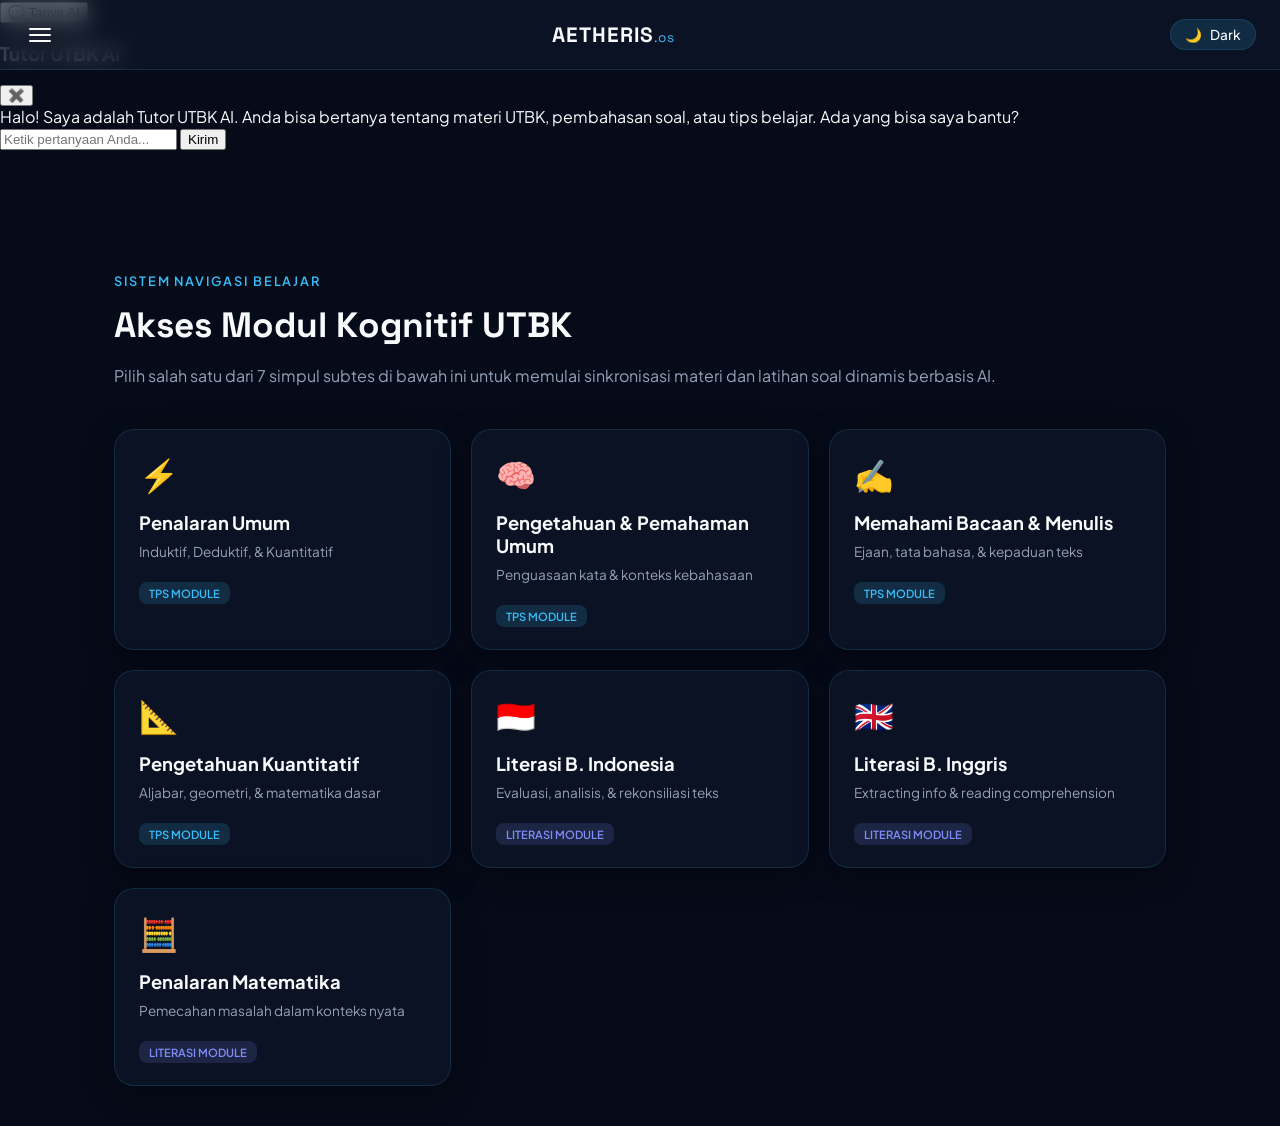
==== index.html @ 626a5df8 "Update index.html" ====
<!DOCTYPE html>
<html lang="id" data-theme="dark">
<head>
<meta charset="UTF-8">
<meta name="viewport" content="width=device-width, initial-scale=1.0">
<title>Aetheris: UTBK Learning System</title>
<link rel="preconnect" href="https://fonts.googleapis.com">
<link href="https://fonts.googleapis.com/css2?family=Plus+Jakarta+Sans:wght@400;500;600;700&family=Space+Grotesk:wght@500;700&display=swap" rel="stylesheet">
<link rel="stylesheet" href="style.css">
</head>

  <!-- Floating Chat Button -->
<button id="floating-chat-btn" class="floating-chat-btn">
  💬 Tanya AI
</button>

<!-- Chat Modal -->
<div id="chat-modal" class="chat-modal">
  <div class="chat-header">
    <h3>Tutor UTBK AI</h3>
    <button id="close-chat-btn" class="close-chat-btn">✖️</button>
  </div>
  <div id="chat-history" class="chat-history">
    <div class="chat-message ai-message">
      Halo! Saya adalah Tutor UTBK AI. Anda bisa bertanya tentang materi UTBK, pembahasan soal, atau tips belajar. Ada yang bisa saya bantu?
    </div>
  </div>
  <div class="chat-input-area">
    <input type="text" id="chat-input" class="chat-input" placeholder="Ketik pertanyaan Anda...">
    <button id="send-chat-btn" class="send-chat-btn">Kirim</button>
  </div>
</div>
  
<body>

  <header class="top-bar">
    <button id="menu-trigger" class="menu-btn" aria-label="Buka Menu">
      <div class="bar"></div>
      <div class="bar"></div>
      <div class="bar"></div>
    </button>
    <div class="brand-title" id="brand-home">AETHERIS<span>.os</span></div>
    
    <div class="theme-selector-wrapper">
      <button id="theme-current-btn" class="theme-current-btn" aria-label="Pilih Tema">
        <span class="theme-icon">🌙</span>
        <span class="theme-name">Dark</span>
      </button>
      <div id="theme-dropdown" class="theme-dropdown">
        <button class="theme-option" data-theme="dark"><span>🌙</span> Dark Mode</button>
        <button class="theme-option" data-theme="light"><span>☀️</span> Light Mode</button>
      </div>
    </div>
  </header>

  <aside id="sidebar" class="sidebar">
    <div class="sidebar-overlay" id="sidebar-overlay"></div>
    <div class="sidebar-content">
      <div class="profile-card">
        <div class="profile-avatar">U</div>
        <div class="profile-info">
          <h3>Siswa Taruna</h3>
          <p class="eyebrow">Level 11 &middot; UTBK 2027</p>
          <span class="badge-location">Pangkalan Kerinci</span>
        </div>
      </div>
      <div class="sidebar-section">
        <p class="section-label">Global Matrix</p>
        <div class="config-item"><span>Neural Engine Status</span><span class="status-indicator online">Ready</span></div>
        <div class="config-item"><span>Daily Focus Target</span><span class="status-value">45 Menit</span></div>
      </div>
      <nav class="sidebar-nav">
        <p class="section-label">Main Core</p>
        <button class="nav-link active" data-target="dashboard">🪐 Dashboard Core</button>
        <p class="section-label">Subtests Modules</p>
        <button class="nav-link" data-target="subtest-pu">⚡ Penalaran Umum (PU)</button>
        <button class="nav-link" data-target="subtest-ppu">🧠 Pengetahuan & Pemahaman (PPU)</button>
        <button class="nav-link" data-target="subtest-pbm">✍️ Memahami Bacaan & Menulis (PBM)</button>
        <button class="nav-link" data-target="subtest-pk">📐 Pengetahuan Kuantitatif (PK)</button>
        <button class="nav-link" data-target="subtest-indo">🇮🇩 Literasi B. Indonesia</button>
        <button class="nav-link" data-target="subtest-inggris">🇬🇧 Literasi B. Inggris</button>
        <button class="nav-link" data-target="subtest-pm">🧮 Penalaran Matematika (PM)</button>
      </nav>
    </div>
  </aside>

  <main class="main-matrix" id="main-content">
    <section id="view-dashboard" class="matrix-view active">
      <div class="welcome-banner">
        <p class="eyebrow-glow">Sistem Navigasi Belajar</p>
        <h1>Akses Modul Kognitif UTBK</h1>
        <p class="sub-text">Pilih salah satu dari 7 simpul subtes di bawah ini untuk memulai sinkronisasi materi dan latihan soal dinamis berbasis AI.</p>
      </div>
      <div class="node-grid">
        <div class="node-card" data-gate="subtest-pu"><div class="node-icon">⚡</div><h3>Penalaran Umum</h3><p>Induktif, Deduktif, & Kuantitatif</p><span class="node-tag tps">TPS Module</span></div>
        <div class="node-card" data-gate="subtest-ppu"><div class="node-icon">🧠</div><h3>Pengetahuan & Pemahaman Umum</h3><p>Penguasaan kata & konteks kebahasaan</p><span class="node-tag tps">TPS Module</span></div>
        <div class="node-card" data-gate="subtest-pbm"><div class="node-icon">✍️</div><h3>Memahami Bacaan & Menulis</h3><p>Ejaan, tata bahasa, & kepaduan teks</p><span class="node-tag tps">TPS Module</span></div>
        <div class="node-card" data-gate="subtest-pk"><div class="node-icon">📐</div><h3>Pengetahuan Kuantitatif</h3><p>Aljabar, geometri, & matematika dasar</p><span class="node-tag tps">TPS Module</span></div>
        <div class="node-card" data-gate="subtest-indo"><div class="node-icon">🇮🇩</div><h3>Literasi B. Indonesia</h3><p>Evaluasi, analisis, & rekonsiliasi teks</p><span class="node-tag lit">Literasi Module</span></div>
        <div class="node-card" data-gate="subtest-inggris"><div class="node-icon">🇬🇧</div><h3>Literasi B. Inggris</h3><p>Extracting info & reading comprehension</p><span class="node-tag lit">Literasi Module</span></div>
        <div class="node-card" data-gate="subtest-pm"><div class="node-icon">🧮</div><h3>Penalaran Matematika</h3><p>Pemecahan masalah dalam konteks nyata</p><span class="node-tag lit">Literasi Module</span></div>
      </div>
    </section>

    <section id="view-subtest" class="matrix-view">
      <button class="btn-back" id="btn-back-dashboard">← Kembali ke Dashboard</button>
      <div class="subtest-header">
        <span class="node-tag" id="subtest-category">-</span>
        <h1 id="subtest-title">Nama Subtest</h1>
        <p id="subtest-desc" class="sub-text">Deskripsi subtest.</p>
      </div>
      <div class="subtest-tabs">
        <button class="sub-tab-btn active" data-mode="materi">📚 Rumah Materi</button>
        <button class="sub-tab-btn" data-mode="latihan-ai">🤖 Latihan AI (Generate)</button>
        <button class="sub-tab-btn" data-mode="latihan-sim">📝 Simulasi Bank Soal</button>
      </div>

      <div id="panel-materi" class="sub-panel active">
        <div class="timer-control-box">
          <div class="timer-toggle-row">
            <label class="switch-container">
              <input type="checkbox" id="timer-toggle-switch">
              <span class="slider"></span>
            </label>
            <span class="timer-label">Aktifkan Chrono-Timer Belajar</span>
            <select id="timer-duration-select" class="timer-select">
              <option value="15">15 Menit</option>
              <option value="25" selected>25 Menit</option>
              <option value="45">45 Menit</option>
              <option value="60">60 Menit</option>
              <option value="90">90 Menit</option>
            </select>
          </div>
          <div id="chrono-display-container" class="chrono-display hidden">
            <div class="time-digits" id="timer-digits">25:00</div>
            <div class="timer-actions">
              <button id="btn-timer-state" class="btn-action">Start</button>
              <button id="btn-timer-reset" class="btn-action shadow">Reset</button>
            </div>
          </div>
        </div>
        <div id="materi-dynamic-content" class="materi-render-zone"></div>
      </div>

      <!-- FIX UI: Tambahkan display:none agar tidak numpuk dan nge-block klik -->
      <div id="panel-latihan-ai" class="sub-panel" style="display: none;"></div>
      <div id="panel-latihan-sim" class="sub-panel" style="display: none;"></div>
    </section>
  </main>

  <div id="floating-timer" class="floating-timer hidden">
    <span id="ft-digits">25:00</span>
    <button id="ft-pause-btn">⏸️</button>
    <button id="ft-close-btn">✖️</button>
  </div>

  <script src="app.js"></script>
</body>
</html>
---- style.css ----
:root {
  --bg-space: #060B19;
  --bg-surface: rgba(15, 23, 42, 0.65);
  --bg-surface-solid: #0F172A;
  --border-glow: rgba(56, 189, 248, 0.15);
  --border-glow-active: rgba(56, 189, 248, 0.4);
  --text-primary: #F8FAFC;
  --text-secondary: #94A3B8;
  --accent-cyan: #38BDF8;
  --accent-purple: #818CF8;
  --tag-tps: rgba(56, 189, 248, 0.15);
  --tag-lit: rgba(129, 140, 248, 0.15);
  --shadow-matrix: 0 8px 32px 0 rgba(0, 0, 0, 0.37);
  --glass-blur: blur(12px);
}

[data-theme="light"] {
  --bg-space: #F0F4F8;
  --bg-surface: rgba(255, 255, 255, 0.75);
  --bg-surface-solid: #FFFFFF;
  --border-glow: rgba(15, 23, 42, 0.08);
  --border-glow-active: #38BDF8;
  --text-primary: #0F172A;
  --text-secondary: #475569;
  --accent-cyan: #0284C7;
  --accent-purple: #4F46E5;
  --tag-tps: rgba(2, 132, 199, 0.1);
  --tag-lit: rgba(79, 70, 229, 0.1);
  --shadow-matrix: 0 8px 32px 0 rgba(148, 163, 184, 0.15);
}

* { box-sizing: border-box; }
body { margin: 0; padding: 0; background-color: var(--bg-space); color: var(--text-primary); font-family: 'Plus Jakarta Sans', sans-serif; overflow-x: hidden; transition: background-color 0.3s ease, color 0.2s ease; }

.top-bar { position: fixed; top: 0; left: 0; right: 0; height: 70px; background: var(--bg-surface); backdrop-filter: var(--glass-blur); -webkit-backdrop-filter: var(--glass-blur); border-bottom: 1px solid var(--border-glow); display: flex; align-items: center; justify-content: space-between; padding: 0 24px; z-index: 100; animation: slideDown 0.6s ease-out; }
@keyframes slideDown { from { transform: translateY(-100%); opacity: 0; } to { transform: translateY(0); opacity: 1; } }
.brand-title { font-family: 'Space Grotesk', sans-serif; font-weight: 700; font-size: 1.3rem; letter-spacing: 1px; cursor: pointer; transition: color 0.2s; }
.brand-title span { color: var(--accent-cyan); font-size: 0.85rem; font-weight: 400; }

.menu-btn { background: none; border: none; cursor: pointer; padding: 8px; width: 32px; height: 32px; position: relative; }
.menu-btn .bar { position: absolute; left: 5px; width: 22px; height: 2px; background-color: var(--text-primary); border-radius: 2px; transition: all 0.4s cubic-bezier(0.16, 1, 0.3, 1); }
.menu-btn .bar:nth-child(1) { top: 9px; }
.menu-btn .bar:nth-child(2) { top: 15px; }
.menu-btn .bar:nth-child(3) { top: 21px; }
.sidebar.open ~ .top-bar .menu-btn .bar:nth-child(1) { top: 15px; transform: rotate(45deg); }
.sidebar.open ~ .top-bar .menu-btn .bar:nth-child(2) { opacity: 0; transform: translateX(-20px); }
.sidebar.open ~ .top-bar .menu-btn .bar:nth-child(3) { top: 15px; transform: rotate(-45deg); }

.theme-selector-wrapper { position: relative; }
.theme-current-btn { background: var(--border-glow); border: 1px solid var(--border-glow); padding: 6px 14px; border-radius: 20px; cursor: pointer; color: var(--text-primary); font-family: inherit; font-size: 0.85rem; font-weight: 500; display: flex; align-items: center; gap: 8px; transition: all 0.3s ease; }
.theme-current-btn:hover { background: var(--border-glow-active); border-color: var(--accent-cyan); }
.theme-dropdown { position: absolute; top: 110%; right: 0; background: var(--bg-surface-solid); border: 1px solid var(--border-glow); border-radius: 12px; padding: 8px; min-width: 160px; box-shadow: var(--shadow-matrix); z-index: 150; opacity: 0; visibility: hidden; transform: translateY(-10px); transition: all 0.3s cubic-bezier(0.16, 1, 0.3, 1); }
.theme-dropdown.open { opacity: 1; visibility: visible; transform: translateY(0); }
.theme-option { background: none; border: none; width: 100%; text-align: left; padding: 10px 12px; border-radius: 8px; cursor: pointer; color: var(--text-secondary); font-family: inherit; font-size: 0.9rem; display: flex; align-items: center; gap: 10px; transition: background 0.2s ease, color 0.2s ease; }
.theme-option:hover { background: var(--border-glow); color: var(--text-primary); }

.sidebar { position: fixed; top: 0; left: -340px; width: 340px; height: 100vh; z-index: 200; transition: left 0.5s cubic-bezier(0.16, 1, 0.3, 1); }
.sidebar.open { left: 0; }
.sidebar-overlay { position: fixed; top: 0; left: 0; width: 100vw; height: 100vh; background: rgba(0,0,0,0.5); backdrop-filter: blur(4px); z-index: -1; opacity: 0; visibility: hidden; transition: opacity 0.4s ease, visibility 0.4s ease; }
.sidebar.open .sidebar-overlay { opacity: 1; visibility: visible; }
.sidebar-content { width: 100%; height: 100%; background: var(--bg-surface-solid); border-right: 1px solid var(--border-glow-active); padding: 30px 24px; overflow-y: auto; display: flex; flex-direction: column; gap: 20px; }
.profile-card { background: linear-gradient(135deg, rgba(56, 189, 248, 0.08), rgba(129, 140, 248, 0.08)); border: 1px solid var(--border-glow); border-radius: 16px; padding: 16px; display: flex; align-items: center; gap: 14px; transition: transform 0.3s ease; }
.profile-card:hover { transform: scale(1.02); }
.profile-avatar { width: 48px; height: 48px; background: linear-gradient(135deg, var(--accent-cyan), var(--accent-purple)); color: #060B19; font-weight: 700; border-radius: 50%; display: flex; align-items: center; justify-content: center; font-size: 1.2rem; }
.profile-info h3 { margin: 0; font-size: 1rem; }
.eyebrow { font-size: 0.75rem; color: var(--text-secondary); text-transform: uppercase; letter-spacing: 0.05em; margin: 3px 0; }
.badge-location { font-size: 0.7rem; background: var(--border-glow); padding: 2px 8px; border-radius: 20px; color: var(--accent-cyan); }
.sidebar-section { background: rgba(255,255,255,0.02); border: 1px solid var(--border-glow); border-radius: 12px; padding: 16px; margin-bottom: 0; }
.section-label { font-size: 0.7rem; font-weight: 700; text-transform: uppercase; color: var(--text-secondary); letter-spacing: 0.1em; margin: 0 0 12px 0; }
.config-item { display: flex; justify-content: space-between; font-size: 0.8rem; margin-bottom: 10px; }
.config-item:last-child { margin-bottom: 0; }
.status-indicator.online { color: #10B981; }

.sidebar-nav { display: flex; flex-direction: column; gap: 8px; }
.nav-link { background: var(--bg-surface); border: 1px solid var(--border-glow); color: var(--text-secondary); text-align: left; padding: 14px 16px; border-radius: 12px; cursor: pointer; font-family: inherit; font-size: 0.9rem; font-weight: 500; transition: all 0.3s cubic-bezier(0.16, 1, 0.3, 1); position: relative; overflow: hidden; box-shadow: 0 2px 8px rgba(0,0,0,0.1); }
.nav-link:hover { color: var(--text-primary); background: var(--border-glow); transform: translateX(4px); border-color: var(--border-glow-active); }
.nav-link.active { color: var(--text-primary); background: linear-gradient(90deg, rgba(56, 189, 248, 0.15), transparent); border-left: 4px solid var(--accent-cyan); font-weight: 600; transform: translateX(0); }
.nav-link.active::after { content: '➜'; position: absolute; right: 16px; top: 50%; transform: translateY(-50%); color: var(--accent-cyan); font-size: 0.9rem; opacity: 0; animation: slideInArrow 0.3s forwards; }
@keyframes slideInArrow { from { opacity: 0; transform: translate(-10px, -50%); } to { opacity: 1; transform: translate(0, -50%); } }
.sidebar-nav .section-label { margin-top: 10px; padding-left: 4px; }

.main-matrix { margin-top: 70px; padding: 40px 24px; max-width: 1100px; margin-left: auto; margin-right: auto; }
.matrix-view { display: none; }
.matrix-view.active { display: block; animation: viewFadeIn 0.6s cubic-bezier(0.16, 1, 0.3, 1); }
@keyframes viewFadeIn { from { opacity: 0; transform: translateY(20px); } to { opacity: 1; transform: translateY(0); } }
.welcome-banner { margin-bottom: 40px; }
.eyebrow-glow { color: var(--accent-cyan); font-size: 0.8rem; text-transform: uppercase; letter-spacing: 0.15em; font-weight: 600; }
.welcome-banner h1 { font-family: 'Space Grotesk', sans-serif; font-size: 2.2rem; margin: 10px 0; }
.sub-text { color: var(--text-secondary); font-size: 1rem; line-height: 1.6; }
.node-grid { display: grid; grid-template-columns: repeat(auto-fill, minmax(280px, 1fr)); gap: 20px; }
.node-card { background: var(--bg-surface); backdrop-filter: var(--glass-blur); -webkit-backdrop-filter: var(--glass-blur); border: 1px solid var(--border-glow); border-radius: 20px; padding: 24px; cursor: pointer; position: relative; box-shadow: var(--shadow-matrix); transform: translateY(0px); opacity: 0; animation: cardSlideUp 0.5s cubic-bezier(0.16, 1, 0.3, 1) forwards; transition: transform 0.4s cubic-bezier(0.2, 0.8, 0.2, 1), border-color 0.3s ease, box-shadow 0.3s ease; }
.node-card:nth-child(1) { animation-delay: 0.1s; } .node-card:nth-child(2) { animation-delay: 0.2s; } .node-card:nth-child(3) { animation-delay: 0.3s; } .node-card:nth-child(4) { animation-delay: 0.4s; } .node-card:nth-child(5) { animation-delay: 0.5s; } .node-card:nth-child(6) { animation-delay: 0.6s; } .node-card:nth-child(7) { animation-delay: 0.7s; }
@keyframes cardSlideUp { from { opacity: 0; transform: translateY(40px); } to { opacity: 1; transform: translateY(0); } }
.node-card:hover { transform: translateY(-8px) scale(1.02); border-color: var(--border-glow-active); box-shadow: 0 15px 45px 0 rgba(56, 189, 248, 0.15); }
.node-card::before { content: ''; position: absolute; top: 0; left: 0; right: 0; bottom: 0; border-radius: 20px; background: linear-gradient(135deg, rgba(56, 189, 248, 0.05), transparent); opacity: 0; transition: opacity 0.3s ease; }
.node-card:hover::before { opacity: 1; }
.node-icon { font-size: 2rem; margin-bottom: 16px; transition: transform 0.3s ease; }
.node-card:hover .node-icon { transform: scale(1.2) rotate(5deg); }
.node-card h3 { margin: 0 0 8px 0; font-size: 1.15rem; }
.node-card p { margin: 0 0 20px 0; font-size: 0.85rem; color: var(--text-secondary); line-height: 1.4; }
.node-tag { font-size: 0.7rem; font-weight: 600; padding: 4px 10px; border-radius: 8px; text-transform: uppercase; }
.node-tag.tps { background: var(--tag-tps); color: var(--accent-cyan); }
.node-tag.lit { background: var(--tag-lit); color: var(--accent-purple); }

.btn-back { background: var(--bg-surface); border: 1px solid var(--border-glow); color: var(--text-primary); padding: 8px 16px; border-radius: 10px; cursor: pointer; font-weight: 500; margin-bottom: 24px; transition: all 0.3s ease; }
.btn-back:hover { background: var(--border-glow); transform: translateX(-5px); }
.subtest-header h1 { font-family: 'Space Grotesk', sans-serif; font-size: 2rem; margin: 12px 0; }
.subtest-tabs { display: flex; gap: 12px; border-bottom: 1px solid var(--border-glow); margin-top: 30px; margin-bottom: 24px; flex-wrap: wrap; }
.sub-tab-btn { background: none; border: none; color: var(--text-secondary); padding: 12px 6px; font-size: 0.95rem; font-weight: 600; cursor: pointer; border-bottom: 2px solid transparent; transition: all 0.3s ease; }
.sub-tab-btn:hover { color: var(--text-primary); }
.sub-tab-btn.active { color: var(--accent-cyan); border-bottom-color: var(--accent-cyan); transform: translateY(2px); }
.sub-panel { display: none; }
.sub-panel.active { display: block; animation: viewFadeIn 0.4s ease-out; }

.timer-control-box { background: var(--bg-surface); border: 1px solid var(--border-glow); border-radius: 16px; padding: 16px 20px; margin-bottom: 28px; }
.timer-toggle-row { display: flex; align-items: center; gap: 12px; flex-wrap: wrap; }
.timer-label { font-size: 0.9rem; font-weight: 500; }
.timer-select { background: var(--bg-surface-solid); color: var(--text-primary); border: 1px solid var(--border-glow); border-radius: 8px; padding: 4px 8px; font-family: inherit; cursor: pointer; }
.chrono-display { display: flex; align-items: center; justify-content: space-between; margin-top: 16px; padding-top: 16px; border-top: 1px solid var(--border-glow); }
.time-digits { font-family: 'Space Grotesk', sans-serif; font-size: 2.2rem; font-weight: 700; letter-spacing: 2px; color: var(--accent-cyan); text-shadow: 0 0 15px rgba(56, 189, 248, 0.3); }
.timer-actions { display: flex; gap: 8px; }
.btn-action { background: var(--text-primary); color: var(--bg-space); border: none; padding: 8px 18px; border-radius: 8px; font-weight: 600; cursor: pointer; transition: transform 0.2s ease, box-shadow 0.2s ease; }
.btn-action:hover { transform: translateY(-2px); box-shadow: 0 4px 12px rgba(0,0,0,0.2); }
.btn-action.shadow { background: none; border: 1px solid var(--border-glow); color: var(--text-primary); }

/* FIX FLOATING TIMER AGAR TIDAK FREEZE UI */
.floating-timer { position: fixed; bottom: 20px; right: 20px; background: var(--bg-surface-solid); border: 1px solid var(--accent-cyan); padding: 10px 16px; border-radius: 12px; box-shadow: 0 8px 24px rgba(0,0,0,0.3); z-index: 90; display: flex; align-items: center; gap: 12px; pointer-events: auto; }
.floating-timer.hidden { display: none !important; }
.floating-timer span { font-family: 'Space Grotesk', sans-serif; font-size: 1.3rem; font-weight: 700; color: var(--accent-cyan); }
.floating-timer button { background: var(--border-glow); color: var(--text-primary); border: none; width: 32px; height: 32px; border-radius: 8px; cursor: pointer; font-size: 1rem; display: flex; align-items: center; justify-content: center; transition: background 0.2s ease; }
.floating-timer button:hover { background: var(--border-glow-active); }

.switch-container { position: relative; display: inline-block; width: 44px; height: 24px; }
.switch-container input { opacity: 0; width: 0; height: 0; }
.slider { position: absolute; cursor: pointer; top: 0; left: 0; right: 0; bottom: 0; background-color: var(--border-glow-active); transition: .3s; border-radius: 24px; }
.slider:before { position: absolute; content: ""; height: 18px; width: 18px; left: 3px; bottom: 3px; background-color: white; transition: .3s; border-radius: 50%; }
input:checked + .slider { background-color: var(--accent-cyan); }
input:checked + .slider:before { transform: translateX(20px); }

.materi-render-zone { display: grid; gap: 20px; }
.materi-card { background: var(--bg-surface); border: 1px solid var(--border-glow); border-radius: 20px; padding: 30px; opacity: 0; transform: translateY(20px); animation: cardSlideUp 0.5s cubic-bezier(0.16, 1, 0.3, 1) forwards; transition: border-color 0.3s ease; }
.materi-card:hover { border-color: var(--border-glow-active); }
.materi-card h2 { font-family: 'Space Grotesk', sans-serif; font-size: 1.4rem; margin: 0 0 16px 0; color: var(--text-primary); }
.materi-card p { font-size: 0.95rem; line-height: 1.6; color: var(--text-secondary); margin-bottom: 12px; }
.materi-card ul { padding-left: 20px; color: var(--text-secondary); }
.materi-card li { margin-bottom: 8px; line-height: 1.5; font-size: 0.95rem; }
.materi-card strong { color: var(--text-primary); }
.materi-card code { background: var(--bg-space); padding: 2px 6px; border-radius: 4px; font-family: monospace; color: var(--accent-cyan); }

.latihan-header { display: flex; justify-content: space-between; align-items: center; margin-bottom: 24px; flex-wrap: wrap; gap: 10px; }
.info-soal { display: flex; gap: 10px; flex-wrap: wrap; }
.box-soal { background: var(--bg-surface); border: 1px solid var(--border-glow); border-radius: 20px; padding: 32px; animation: viewFadeIn 0.4s ease-out; }
.teks-soal { font-size: 1.1rem; line-height: 1.6; margin: 0 0 30px 0; color: var(--text-primary); font-weight: 500; }
.opsi-grid { display: grid; gap: 12px; }
.opsi-soal { background: var(--bg-surface-solid); border: 1px solid var(--border-glow); color: var(--text-primary); padding: 16px; border-radius: 12px; cursor: pointer; text-align: left; font-family: inherit; font-size: 0.95rem; display: flex; align-items: center; gap: 16px; transition: all 0.2s ease; pointer-events: auto; }
.opsi-soal:hover:not(:disabled) { border-color: var(--accent-cyan); transform: translateX(5px); }
.opsi-soal:disabled { cursor: not-allowed; }
.opsi-huruf { background: var(--border-glow); color: var(--accent-cyan); width: 32px; height: 32px; display: flex; align-items: center; justify-content: center; border-radius: 50%; font-weight: 700; flex-shrink: 0; }
.opsi-soal.benar { border-color: #10B981; background: rgba(16, 185, 129, 0.1); }
.opsi-soal.benar .opsi-huruf { background: #10B981; color: white; }
.opsi-soal.salah { border-color: #EF4444; background: rgba(239, 68, 68, 0.1); }
.opsi-soal.salah .opsi-huruf { background: #EF4444; color: white; }
.box-pembahasan { margin-top: 24px; padding-top: 24px; border-top: 1px dashed var(--border-glow); }
.box-pembahasan h3 { margin: 0 0 12px 0; color: var(--accent-cyan); }
.box-pembahasan p { color: var(--text-secondary); line-height: 1.6; margin-bottom: 20px; }
.hasil-akhir { text-align: center; padding: 60px 20px; background: var(--bg-surface); border: 1px solid var(--border-glow); border-radius: 20px; }
.hasil-akhir .ikon-hasil { font-size: 4rem; margin-bottom: 16px; }
.hasil-akhir h1 { font-size: 3rem; color: var(--accent-cyan); margin: 10px 0; }
.hasil-akhir button { margin: 10px 5px; }

.loading-state { text-align: center; padding: 60px 20px; border: 1px dashed var(--border-glow); border-radius: 20px; }
.loading-spinner { width: 40px; height: 40px; border: 4px solid var(--border-glow); border-top-color: var(--accent-cyan); border-radius: 50%; animation: spin 1s linear infinite; margin: 0 auto 20px; }
@keyframes spin { to { transform: rotate(360deg); } }

.locked-state-card { text-align: center; padding: 60px 20px; border: 2px dashed var(--border-glow); border-radius: 20px; }
.lock-icon { font-size: 3rem; margin-bottom: 16px; }

/* FIX CIRCULAR REVEAL AGAR TIDAK NGE-BLOCK KLIK */
body::before { content: ""; position: fixed; top: 0; left: 0; width: 100vw; height: 100vh; z-index: 9999; pointer-events: none; clip-path: circle(150% at var(--reveal-x, 50%) var(--reveal-y, 50%)); transition: clip-path 0s; }
body.is-revealing::before { clip-path: circle(0% at var(--reveal-x, 50%) var(--reveal-y, 50%)); transition: clip-path 0.8s cubic-bezier(0.16, 1, 0.3, 1); }
body.reveal-to-light::before { background-color: #060B19; }
body.reveal-to-dark::before { background-color: #F0F4F8; }

@media(max-width: 768px) { .main-matrix { padding: 24px 16px; } .welcome-banner h1 { font-size: 1.8rem; } .node-card:hover { transform: none; } }
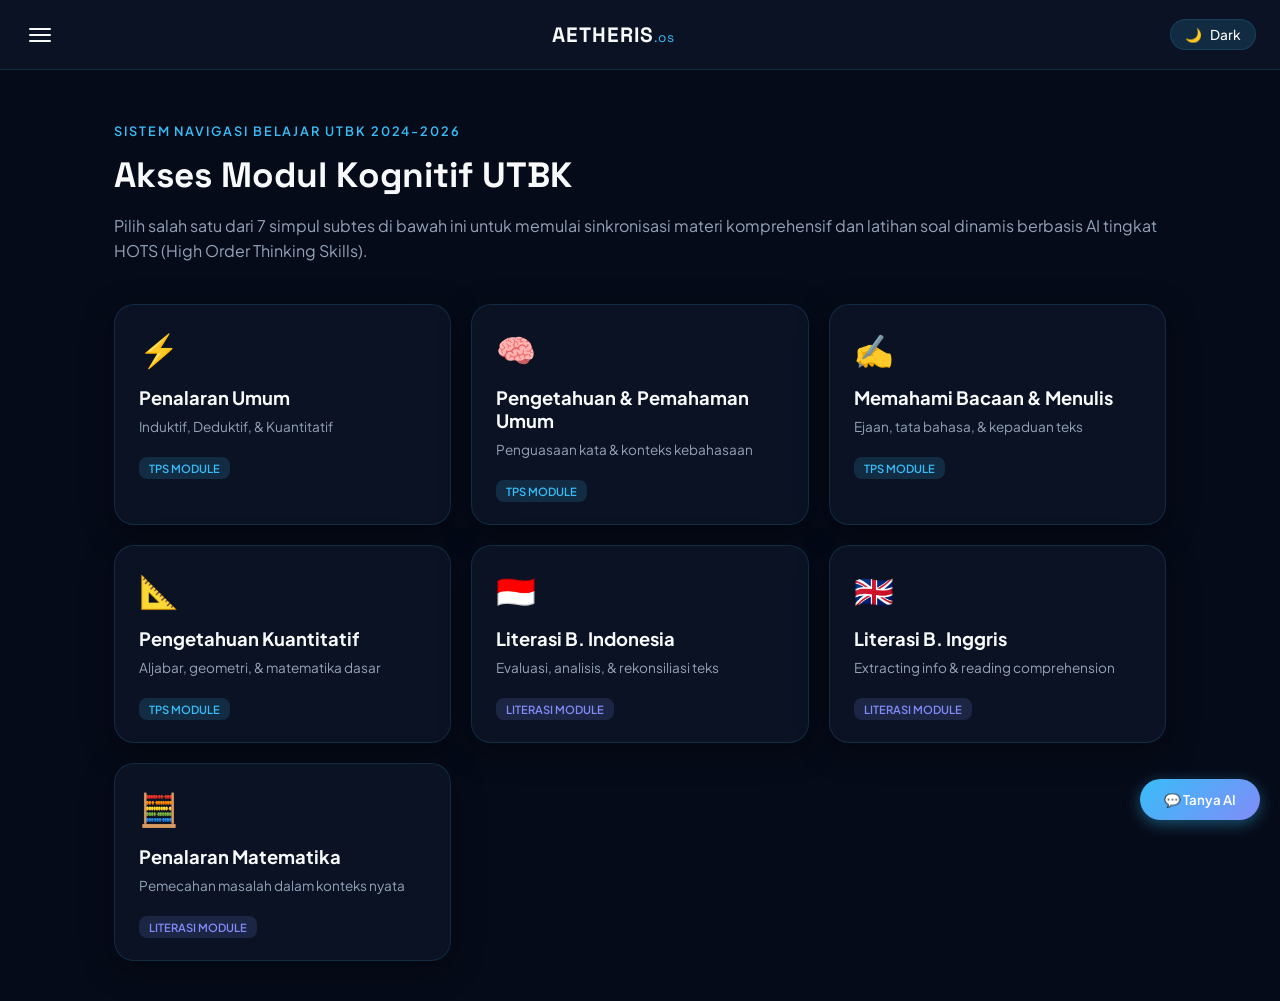
==== commit 07232252: "Update index.html" ====
--- a/index.html
+++ b/index.html
@@ -8,29 +8,6 @@
 <link href="https://fonts.googleapis.com/css2?family=Plus+Jakarta+Sans:wght@400;500;600;700&family=Space+Grotesk:wght@500;700&display=swap" rel="stylesheet">
 <link rel="stylesheet" href="style.css">
 </head>
-
-  <!-- Floating Chat Button -->
-<button id="floating-chat-btn" class="floating-chat-btn">
-  💬 Tanya AI
-</button>
-
-<!-- Chat Modal -->
-<div id="chat-modal" class="chat-modal">
-  <div class="chat-header">
-    <h3>Tutor UTBK AI</h3>
-    <button id="close-chat-btn" class="close-chat-btn">✖️</button>
-  </div>
-  <div id="chat-history" class="chat-history">
-    <div class="chat-message ai-message">
-      Halo! Saya adalah Tutor UTBK AI. Anda bisa bertanya tentang materi UTBK, pembahasan soal, atau tips belajar. Ada yang bisa saya bantu?
-    </div>
-  </div>
-  <div class="chat-input-area">
-    <input type="text" id="chat-input" class="chat-input" placeholder="Ketik pertanyaan Anda...">
-    <button id="send-chat-btn" class="send-chat-btn">Kirim</button>
-  </div>
-</div>
-  
 <body>
 
   <header class="top-bar">
@@ -60,7 +37,7 @@
         <div class="profile-avatar">U</div>
         <div class="profile-info">
           <h3>Siswa Taruna</h3>
-          <p class="eyebrow">Level 11 &middot; UTBK 2027</p>
+          <p class="eyebrow">Level 11 &middot; UTBK 2026</p>
           <span class="badge-location">Pangkalan Kerinci</span>
         </div>
       </div>
@@ -87,9 +64,9 @@
   <main class="main-matrix" id="main-content">
     <section id="view-dashboard" class="matrix-view active">
       <div class="welcome-banner">
-        <p class="eyebrow-glow">Sistem Navigasi Belajar</p>
+        <p class="eyebrow-glow">Sistem Navigasi Belajar UTBK 2024-2026</p>
         <h1>Akses Modul Kognitif UTBK</h1>
-        <p class="sub-text">Pilih salah satu dari 7 simpul subtes di bawah ini untuk memulai sinkronisasi materi dan latihan soal dinamis berbasis AI.</p>
+        <p class="sub-text">Pilih salah satu dari 7 simpul subtes di bawah ini untuk memulai sinkronisasi materi komprehensif dan latihan soal dinamis berbasis AI tingkat HOTS (High Order Thinking Skills).</p>
       </div>
       <div class="node-grid">
         <div class="node-card" data-gate="subtest-pu"><div class="node-icon">⚡</div><h3>Penalaran Umum</h3><p>Induktif, Deduktif, & Kuantitatif</p><span class="node-tag tps">TPS Module</span></div>
@@ -142,7 +119,6 @@
         <div id="materi-dynamic-content" class="materi-render-zone"></div>
       </div>
 
-      <!-- FIX UI: Tambahkan display:none agar tidak numpuk dan nge-block klik -->
       <div id="panel-latihan-ai" class="sub-panel" style="display: none;"></div>
       <div id="panel-latihan-sim" class="sub-panel" style="display: none;"></div>
     </section>
@@ -154,6 +130,27 @@
     <button id="ft-close-btn">✖️</button>
   </div>
 
-  <script src="app.js"></script>
+  <button id="floating-chat-btn" class="floating-chat-btn">💬 Tanya AI</button>
+  <div id="chat-modal" class="chat-modal">
+    <div class="chat-header">
+      <div class="chat-header-info">
+        <div class="chat-avatar">AI</div>
+        <div>
+          <h3>Tutor UTBK AI</h3>
+          <span class="chat-status online"><span class="pulse-dot"></span> Online</span>
+        </div>
+      </div>
+      <button id="close-chat-btn" class="close-chat-btn">✖️</button>
+    </div>
+    <div id="chat-history" class="chat-history">
+      <div class="chat-message ai-message">Halo! Saya adalah Tutor UTBK AI. Saya bisa melihat materi dan soal yang sedang kamu buka. Silakan bertanya jika ada yang bingung!</div>
+    </div>
+    <div class="chat-input-area">
+      <input type="text" id="chat-input" class="chat-input" placeholder="Ketik pertanyaan Anda...">
+      <button id="send-chat-btn" class="send-chat-btn">Kirim</button>
+    </div>
+  </div>
+
+<script src="app.js"></script>
 </body>
 </html>
--- a/style.css
+++ b/style.css
@@ -13,7 +13,6 @@
   --shadow-matrix: 0 8px 32px 0 rgba(0, 0, 0, 0.37);
   --glass-blur: blur(12px);
 }
-
 [data-theme="light"] {
   --bg-space: #F0F4F8;
   --bg-surface: rgba(255, 255, 255, 0.75);
@@ -28,15 +27,12 @@
   --tag-lit: rgba(79, 70, 229, 0.1);
   --shadow-matrix: 0 8px 32px 0 rgba(148, 163, 184, 0.15);
 }
-
 * { box-sizing: border-box; }
 body { margin: 0; padding: 0; background-color: var(--bg-space); color: var(--text-primary); font-family: 'Plus Jakarta Sans', sans-serif; overflow-x: hidden; transition: background-color 0.3s ease, color 0.2s ease; }
-
 .top-bar { position: fixed; top: 0; left: 0; right: 0; height: 70px; background: var(--bg-surface); backdrop-filter: var(--glass-blur); -webkit-backdrop-filter: var(--glass-blur); border-bottom: 1px solid var(--border-glow); display: flex; align-items: center; justify-content: space-between; padding: 0 24px; z-index: 100; animation: slideDown 0.6s ease-out; }
 @keyframes slideDown { from { transform: translateY(-100%); opacity: 0; } to { transform: translateY(0); opacity: 1; } }
 .brand-title { font-family: 'Space Grotesk', sans-serif; font-weight: 700; font-size: 1.3rem; letter-spacing: 1px; cursor: pointer; transition: color 0.2s; }
 .brand-title span { color: var(--accent-cyan); font-size: 0.85rem; font-weight: 400; }
-
 .menu-btn { background: none; border: none; cursor: pointer; padding: 8px; width: 32px; height: 32px; position: relative; }
 .menu-btn .bar { position: absolute; left: 5px; width: 22px; height: 2px; background-color: var(--text-primary); border-radius: 2px; transition: all 0.4s cubic-bezier(0.16, 1, 0.3, 1); }
 .menu-btn .bar:nth-child(1) { top: 9px; }
@@ -45,7 +41,6 @@
 .sidebar.open ~ .top-bar .menu-btn .bar:nth-child(1) { top: 15px; transform: rotate(45deg); }
 .sidebar.open ~ .top-bar .menu-btn .bar:nth-child(2) { opacity: 0; transform: translateX(-20px); }
 .sidebar.open ~ .top-bar .menu-btn .bar:nth-child(3) { top: 15px; transform: rotate(-45deg); }
-
 .theme-selector-wrapper { position: relative; }
 .theme-current-btn { background: var(--border-glow); border: 1px solid var(--border-glow); padding: 6px 14px; border-radius: 20px; cursor: pointer; color: var(--text-primary); font-family: inherit; font-size: 0.85rem; font-weight: 500; display: flex; align-items: center; gap: 8px; transition: all 0.3s ease; }
 .theme-current-btn:hover { background: var(--border-glow-active); border-color: var(--accent-cyan); }
@@ -53,7 +48,6 @@
 .theme-dropdown.open { opacity: 1; visibility: visible; transform: translateY(0); }
 .theme-option { background: none; border: none; width: 100%; text-align: left; padding: 10px 12px; border-radius: 8px; cursor: pointer; color: var(--text-secondary); font-family: inherit; font-size: 0.9rem; display: flex; align-items: center; gap: 10px; transition: background 0.2s ease, color 0.2s ease; }
 .theme-option:hover { background: var(--border-glow); color: var(--text-primary); }
-
 .sidebar { position: fixed; top: 0; left: -340px; width: 340px; height: 100vh; z-index: 200; transition: left 0.5s cubic-bezier(0.16, 1, 0.3, 1); }
 .sidebar.open { left: 0; }
 .sidebar-overlay { position: fixed; top: 0; left: 0; width: 100vw; height: 100vh; background: rgba(0,0,0,0.5); backdrop-filter: blur(4px); z-index: -1; opacity: 0; visibility: hidden; transition: opacity 0.4s ease, visibility 0.4s ease; }
@@ -70,7 +64,6 @@
 .config-item { display: flex; justify-content: space-between; font-size: 0.8rem; margin-bottom: 10px; }
 .config-item:last-child { margin-bottom: 0; }
 .status-indicator.online { color: #10B981; }
-
 .sidebar-nav { display: flex; flex-direction: column; gap: 8px; }
 .nav-link { background: var(--bg-surface); border: 1px solid var(--border-glow); color: var(--text-secondary); text-align: left; padding: 14px 16px; border-radius: 12px; cursor: pointer; font-family: inherit; font-size: 0.9rem; font-weight: 500; transition: all 0.3s cubic-bezier(0.16, 1, 0.3, 1); position: relative; overflow: hidden; box-shadow: 0 2px 8px rgba(0,0,0,0.1); }
 .nav-link:hover { color: var(--text-primary); background: var(--border-glow); transform: translateX(4px); border-color: var(--border-glow-active); }
@@ -78,7 +71,6 @@
 .nav-link.active::after { content: '➜'; position: absolute; right: 16px; top: 50%; transform: translateY(-50%); color: var(--accent-cyan); font-size: 0.9rem; opacity: 0; animation: slideInArrow 0.3s forwards; }
 @keyframes slideInArrow { from { opacity: 0; transform: translate(-10px, -50%); } to { opacity: 1; transform: translate(0, -50%); } }
 .sidebar-nav .section-label { margin-top: 10px; padding-left: 4px; }
-
 .main-matrix { margin-top: 70px; padding: 40px 24px; max-width: 1100px; margin-left: auto; margin-right: auto; }
 .matrix-view { display: none; }
 .matrix-view.active { display: block; animation: viewFadeIn 0.6s cubic-bezier(0.16, 1, 0.3, 1); }
@@ -101,7 +93,6 @@
 .node-tag { font-size: 0.7rem; font-weight: 600; padding: 4px 10px; border-radius: 8px; text-transform: uppercase; }
 .node-tag.tps { background: var(--tag-tps); color: var(--accent-cyan); }
 .node-tag.lit { background: var(--tag-lit); color: var(--accent-purple); }
-
 .btn-back { background: var(--bg-surface); border: 1px solid var(--border-glow); color: var(--text-primary); padding: 8px 16px; border-radius: 10px; cursor: pointer; font-weight: 500; margin-bottom: 24px; transition: all 0.3s ease; }
 .btn-back:hover { background: var(--border-glow); transform: translateX(-5px); }
 .subtest-header h1 { font-family: 'Space Grotesk', sans-serif; font-size: 2rem; margin: 12px 0; }
@@ -111,7 +102,6 @@
 .sub-tab-btn.active { color: var(--accent-cyan); border-bottom-color: var(--accent-cyan); transform: translateY(2px); }
 .sub-panel { display: none; }
 .sub-panel.active { display: block; animation: viewFadeIn 0.4s ease-out; }
-
 .timer-control-box { background: var(--bg-surface); border: 1px solid var(--border-glow); border-radius: 16px; padding: 16px 20px; margin-bottom: 28px; }
 .timer-toggle-row { display: flex; align-items: center; gap: 12px; flex-wrap: wrap; }
 .timer-label { font-size: 0.9rem; font-weight: 500; }
@@ -122,35 +112,31 @@
 .btn-action { background: var(--text-primary); color: var(--bg-space); border: none; padding: 8px 18px; border-radius: 8px; font-weight: 600; cursor: pointer; transition: transform 0.2s ease, box-shadow 0.2s ease; }
 .btn-action:hover { transform: translateY(-2px); box-shadow: 0 4px 12px rgba(0,0,0,0.2); }
 .btn-action.shadow { background: none; border: 1px solid var(--border-glow); color: var(--text-primary); }
-
-/* FIX FLOATING TIMER AGAR TIDAK FREEZE UI */
 .floating-timer { position: fixed; bottom: 20px; right: 20px; background: var(--bg-surface-solid); border: 1px solid var(--accent-cyan); padding: 10px 16px; border-radius: 12px; box-shadow: 0 8px 24px rgba(0,0,0,0.3); z-index: 90; display: flex; align-items: center; gap: 12px; pointer-events: auto; }
 .floating-timer.hidden { display: none !important; }
 .floating-timer span { font-family: 'Space Grotesk', sans-serif; font-size: 1.3rem; font-weight: 700; color: var(--accent-cyan); }
 .floating-timer button { background: var(--border-glow); color: var(--text-primary); border: none; width: 32px; height: 32px; border-radius: 8px; cursor: pointer; font-size: 1rem; display: flex; align-items: center; justify-content: center; transition: background 0.2s ease; }
 .floating-timer button:hover { background: var(--border-glow-active); }
-
 .switch-container { position: relative; display: inline-block; width: 44px; height: 24px; }
 .switch-container input { opacity: 0; width: 0; height: 0; }
 .slider { position: absolute; cursor: pointer; top: 0; left: 0; right: 0; bottom: 0; background-color: var(--border-glow-active); transition: .3s; border-radius: 24px; }
 .slider:before { position: absolute; content: ""; height: 18px; width: 18px; left: 3px; bottom: 3px; background-color: white; transition: .3s; border-radius: 50%; }
 input:checked + .slider { background-color: var(--accent-cyan); }
 input:checked + .slider:before { transform: translateX(20px); }
-
 .materi-render-zone { display: grid; gap: 20px; }
 .materi-card { background: var(--bg-surface); border: 1px solid var(--border-glow); border-radius: 20px; padding: 30px; opacity: 0; transform: translateY(20px); animation: cardSlideUp 0.5s cubic-bezier(0.16, 1, 0.3, 1) forwards; transition: border-color 0.3s ease; }
 .materi-card:hover { border-color: var(--border-glow-active); }
 .materi-card h2 { font-family: 'Space Grotesk', sans-serif; font-size: 1.4rem; margin: 0 0 16px 0; color: var(--text-primary); }
+.materi-card h3 { font-family: 'Space Grotesk', sans-serif; font-size: 1.1rem; margin: 20px 0 8px 0; color: var(--accent-cyan); }
 .materi-card p { font-size: 0.95rem; line-height: 1.6; color: var(--text-secondary); margin-bottom: 12px; }
 .materi-card ul { padding-left: 20px; color: var(--text-secondary); }
 .materi-card li { margin-bottom: 8px; line-height: 1.5; font-size: 0.95rem; }
 .materi-card strong { color: var(--text-primary); }
 .materi-card code { background: var(--bg-space); padding: 2px 6px; border-radius: 4px; font-family: monospace; color: var(--accent-cyan); }
-
 .latihan-header { display: flex; justify-content: space-between; align-items: center; margin-bottom: 24px; flex-wrap: wrap; gap: 10px; }
 .info-soal { display: flex; gap: 10px; flex-wrap: wrap; }
 .box-soal { background: var(--bg-surface); border: 1px solid var(--border-glow); border-radius: 20px; padding: 32px; animation: viewFadeIn 0.4s ease-out; }
-.teks-soal { font-size: 1.1rem; line-height: 1.6; margin: 0 0 30px 0; color: var(--text-primary); font-weight: 500; }
+.teks-soal { font-size: 1.1rem; line-height: 1.6; margin: 0 0 30px 0; color: var(--text-primary); font-weight: 500; white-space: pre-wrap; }
 .opsi-grid { display: grid; gap: 12px; }
 .opsi-soal { background: var(--bg-surface-solid); border: 1px solid var(--border-glow); color: var(--text-primary); padding: 16px; border-radius: 12px; cursor: pointer; text-align: left; font-family: inherit; font-size: 0.95rem; display: flex; align-items: center; gap: 16px; transition: all 0.2s ease; pointer-events: auto; }
 .opsi-soal:hover:not(:disabled) { border-color: var(--accent-cyan); transform: translateX(5px); }
@@ -167,18 +153,45 @@
 .hasil-akhir .ikon-hasil { font-size: 4rem; margin-bottom: 16px; }
 .hasil-akhir h1 { font-size: 3rem; color: var(--accent-cyan); margin: 10px 0; }
 .hasil-akhir button { margin: 10px 5px; }
-
 .loading-state { text-align: center; padding: 60px 20px; border: 1px dashed var(--border-glow); border-radius: 20px; }
 .loading-spinner { width: 40px; height: 40px; border: 4px solid var(--border-glow); border-top-color: var(--accent-cyan); border-radius: 50%; animation: spin 1s linear infinite; margin: 0 auto 20px; }
 @keyframes spin { to { transform: rotate(360deg); } }
-
 .locked-state-card { text-align: center; padding: 60px 20px; border: 2px dashed var(--border-glow); border-radius: 20px; }
 .lock-icon { font-size: 3rem; margin-bottom: 16px; }
-
-/* FIX CIRCULAR REVEAL AGAR TIDAK NGE-BLOCK KLIK */
 body::before { content: ""; position: fixed; top: 0; left: 0; width: 100vw; height: 100vh; z-index: 9999; pointer-events: none; clip-path: circle(150% at var(--reveal-x, 50%) var(--reveal-y, 50%)); transition: clip-path 0s; }
 body.is-revealing::before { clip-path: circle(0% at var(--reveal-x, 50%) var(--reveal-y, 50%)); transition: clip-path 0.8s cubic-bezier(0.16, 1, 0.3, 1); }
 body.reveal-to-light::before { background-color: #060B19; }
 body.reveal-to-dark::before { background-color: #F0F4F8; }
+@media(max-width: 768px) { .main-matrix { padding: 24px 16px; } .welcome-banner h1 { font-size: 1.8rem; } .node-card:hover { transform: none; } }
 
-@media(max-width: 768px) { .main-matrix { padding: 24px 16px; } .welcome-banner h1 { font-size: 1.8rem; } .node-card:hover { transform: none; } }
+.floating-chat-btn { position: fixed; bottom: 80px; right: 20px; background: linear-gradient(135deg, var(--accent-cyan), var(--accent-purple)); color: white; border: none; padding: 12px 24px; border-radius: 50px; font-weight: 600; cursor: pointer; box-shadow: 0 4px 15px rgba(56, 189, 248, 0.4); z-index: 90; transition: all 0.3s ease; font-family: inherit; animation: pulseBtn 2.5s infinite; }
+@keyframes pulseBtn { 0% { box-shadow: 0 0 0 0 rgba(56, 189, 248, 0.5); } 70% { box-shadow: 0 0 0 15px rgba(56, 189, 248, 0); } 100% { box-shadow: 0 0 0 0 rgba(56, 189, 248, 0); } }
+.floating-chat-btn:hover { transform: translateY(-3px) scale(1.05); }
+.chat-modal { position: fixed; bottom: 140px; right: 20px; width: 380px; height: 520px; background: var(--bg-surface-solid); border: 1px solid var(--border-glow); border-radius: 20px; box-shadow: var(--shadow-matrix); z-index: 95; display: none; flex-direction: column; overflow: hidden; }
+.chat-modal.open { display: flex; animation: chatSlideUp 0.4s cubic-bezier(0.16, 1, 0.3, 1); }
+@keyframes chatSlideUp { from { opacity: 0; transform: translateY(40px) scale(0.95); } to { opacity: 1; transform: translateY(0) scale(1); } }
+.chat-header { background: var(--bg-surface); padding: 16px; border-bottom: 1px solid var(--border-glow); display: flex; justify-content: space-between; align-items: center; }
+.chat-header-info { display: flex; align-items: center; gap: 12px; }
+.chat-avatar { width: 40px; height: 40px; background: linear-gradient(135deg, var(--accent-cyan), var(--accent-purple)); color: white; border-radius: 50%; display: flex; align-items: center; justify-content: center; font-weight: 700; font-size: 0.9rem; }
+.chat-header h3 { margin: 0; font-size: 1rem; color: var(--text-primary); }
+.chat-status { font-size: 0.75rem; color: var(--text-secondary); display: flex; align-items: center; gap: 6px; }
+.chat-status.online { color: #10B981; }
+.pulse-dot { width: 8px; height: 8px; background: #10B981; border-radius: 50%; animation: pulseDot 2s infinite; }
+@keyframes pulseDot { 0% { box-shadow: 0 0 0 0 rgba(16, 185, 129, 0.7); } 70% { box-shadow: 0 0 0 6px rgba(16, 185, 129, 0); } 100% { box-shadow: 0 0 0 0 rgba(16, 185, 129, 0); } }
+.close-chat-btn { background: none; border: none; color: var(--text-secondary); cursor: pointer; font-size: 1.2rem; transition: color 0.2s; }
+.close-chat-btn:hover { color: var(--text-primary); }
+.chat-history { flex: 1; padding: 16px; overflow-y: auto; display: flex; flex-direction: column; gap: 12px; }
+.chat-message { max-width: 85%; padding: 12px 16px; border-radius: 16px; font-size: 0.9rem; line-height: 1.5; white-space: pre-wrap; animation: msgFadeIn 0.4s ease-out; }
+@keyframes msgFadeIn { from { opacity: 0; transform: translateY(10px); } to { opacity: 1; transform: translateY(0); } }
+.user-message { background: linear-gradient(135deg, var(--accent-cyan), #0284C7); color: #fff; align-self: flex-end; border-bottom-right-radius: 4px; box-shadow: 0 2px 10px rgba(56, 189, 248, 0.2); }
+.ai-message { background: var(--bg-surface); border: 1px solid var(--border-glow); color: var(--text-primary); align-self: flex-start; border-bottom-left-radius: 4px; }
+.chat-input-area { padding: 12px; border-top: 1px solid var(--border-glow); display: flex; gap: 8px; }
+.chat-input { flex: 1; background: var(--bg-surface); border: 1px solid var(--border-glow); border-radius: 20px; padding: 10px 16px; color: var(--text-primary); font-family: inherit; outline: none; transition: border-color 0.2s; }
+.chat-input:focus { border-color: var(--accent-cyan); }
+.send-chat-btn { background: linear-gradient(135deg, var(--accent-cyan), var(--accent-purple)); color: white; border: none; border-radius: 20px; padding: 8px 20px; cursor: pointer; font-weight: 600; transition: transform 0.2s; }
+.send-chat-btn:hover { transform: scale(1.05); }
+.chat-loading { display: flex; gap: 6px; padding: 12px 16px; background: var(--bg-surface); border: 1px solid var(--border-glow); border-radius: 16px; align-self: flex-start; border-bottom-left-radius: 4px; }
+.chat-loading span { width: 8px; height: 8px; background: var(--accent-cyan); border-radius: 50%; animation: bounce 1.4s infinite ease-in-out both; }
+.chat-loading span:nth-child(1) { animation-delay: -0.32s; }
+.chat-loading span:nth-child(2) { animation-delay: -0.16s; }
+@keyframes bounce { 0%, 80%, 100% { transform: scale(0); } 40% { transform: scale(1); } }
